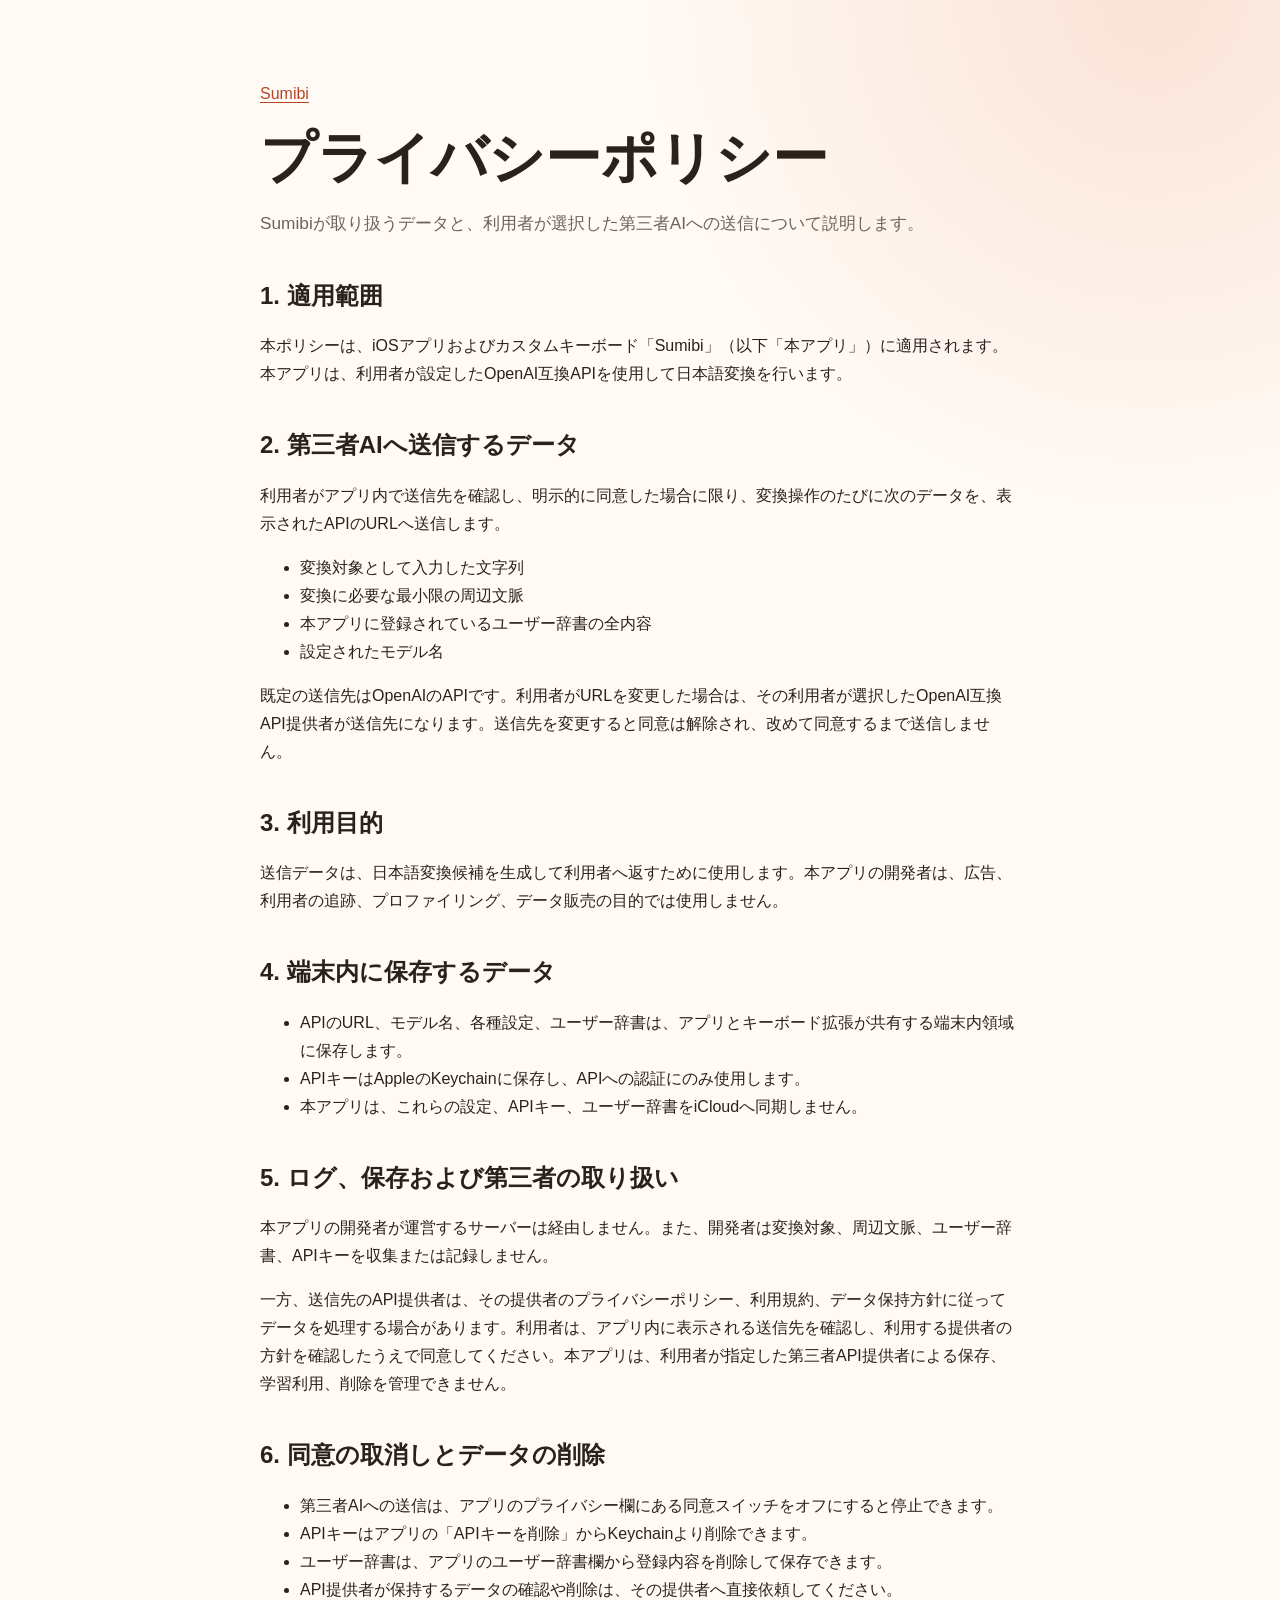
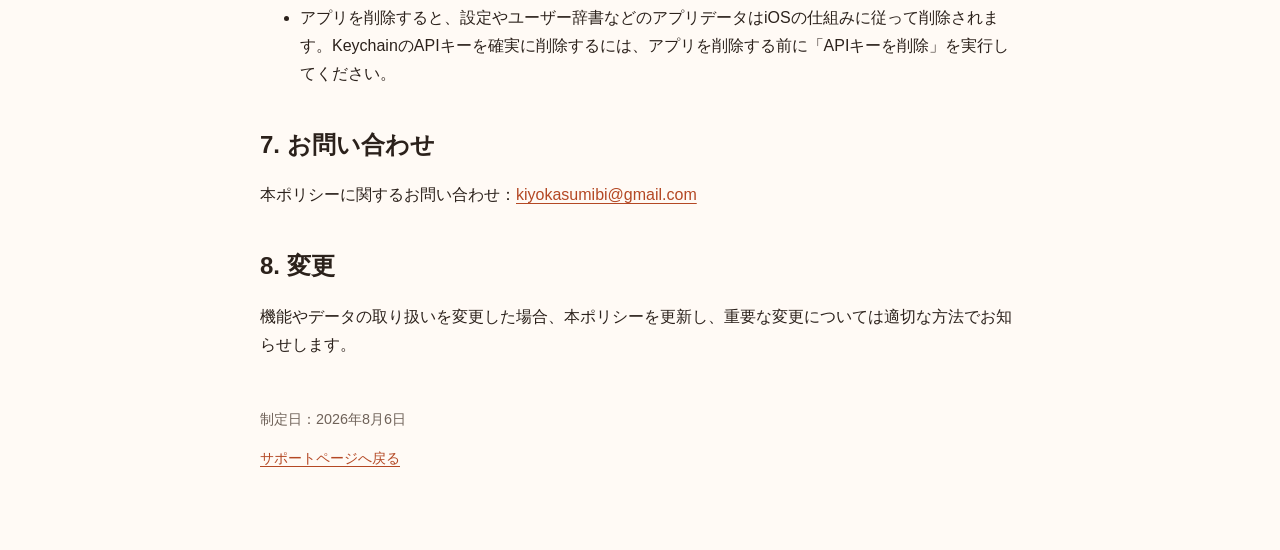
==== docs/privacy.html @ 4fc3e0bc "サポートページとプライバシーポリシーを追加" ====
<!doctype html>
<html lang="ja">
<head>
  <meta charset="utf-8">
  <meta name="viewport" content="width=device-width, initial-scale=1">
  <title>Sumibi プライバシーポリシー</title>
  <meta name="description" content="Sumibiのプライバシーポリシー">
  <link rel="stylesheet" href="styles.css">
</head>
<body>
<main>
  <header>
    <p><a href="index.html">Sumibi</a></p>
    <h1>プライバシーポリシー</h1>
    <p class="lead">Sumibiが取り扱うデータと、利用者が選択した第三者AIへの送信について説明します。</p>
  </header>

  <section>
    <h2>1. 適用範囲</h2>
    <p>本ポリシーは、iOSアプリおよびカスタムキーボード「Sumibi」（以下「本アプリ」）に適用されます。本アプリは、利用者が設定したOpenAI互換APIを使用して日本語変換を行います。</p>
  </section>

  <section>
    <h2>2. 第三者AIへ送信するデータ</h2>
    <p>利用者がアプリ内で送信先を確認し、明示的に同意した場合に限り、変換操作のたびに次のデータを、表示されたAPIのURLへ送信します。</p>
    <ul>
      <li>変換対象として入力した文字列</li>
      <li>変換に必要な最小限の周辺文脈</li>
      <li>本アプリに登録されているユーザー辞書の全内容</li>
      <li>設定されたモデル名</li>
    </ul>
    <p>既定の送信先はOpenAIのAPIです。利用者がURLを変更した場合は、その利用者が選択したOpenAI互換API提供者が送信先になります。送信先を変更すると同意は解除され、改めて同意するまで送信しません。</p>
  </section>

  <section>
    <h2>3. 利用目的</h2>
    <p>送信データは、日本語変換候補を生成して利用者へ返すために使用します。本アプリの開発者は、広告、利用者の追跡、プロファイリング、データ販売の目的では使用しません。</p>
  </section>

  <section>
    <h2>4. 端末内に保存するデータ</h2>
    <ul>
      <li>APIのURL、モデル名、各種設定、ユーザー辞書は、アプリとキーボード拡張が共有する端末内領域に保存します。</li>
      <li>APIキーはAppleのKeychainに保存し、APIへの認証にのみ使用します。</li>
      <li>本アプリは、これらの設定、APIキー、ユーザー辞書をiCloudへ同期しません。</li>
    </ul>
  </section>

  <section>
    <h2>5. ログ、保存および第三者の取り扱い</h2>
    <p>本アプリの開発者が運営するサーバーは経由しません。また、開発者は変換対象、周辺文脈、ユーザー辞書、APIキーを収集または記録しません。</p>
    <p>一方、送信先のAPI提供者は、その提供者のプライバシーポリシー、利用規約、データ保持方針に従ってデータを処理する場合があります。利用者は、アプリ内に表示される送信先を確認し、利用する提供者の方針を確認したうえで同意してください。本アプリは、利用者が指定した第三者API提供者による保存、学習利用、削除を管理できません。</p>
  </section>

  <section>
    <h2>6. 同意の取消しとデータの削除</h2>
    <ul>
      <li>第三者AIへの送信は、アプリのプライバシー欄にある同意スイッチをオフにすると停止できます。</li>
      <li>APIキーはアプリの「APIキーを削除」からKeychainより削除できます。</li>
      <li>ユーザー辞書は、アプリのユーザー辞書欄から登録内容を削除して保存できます。</li>
      <li>API提供者が保持するデータの確認や削除は、その提供者へ直接依頼してください。</li>
      <li>アプリを削除すると、設定やユーザー辞書などのアプリデータはiOSの仕組みに従って削除されます。KeychainのAPIキーを確実に削除するには、アプリを削除する前に「APIキーを削除」を実行してください。</li>
    </ul>
  </section>

  <section>
    <h2>7. お問い合わせ</h2>
    <p>本ポリシーに関するお問い合わせ：<a href="mailto:kiyokasumibi@gmail.com">kiyokasumibi@gmail.com</a></p>
  </section>

  <section>
    <h2>8. 変更</h2>
    <p>機能やデータの取り扱いを変更した場合、本ポリシーを更新し、重要な変更については適切な方法でお知らせします。</p>
  </section>

  <footer>
    <p>制定日：2026年8月6日</p>
    <p><a href="support.html">サポートページへ戻る</a></p>
  </footer>
</main>
</body>
</html>
---- docs/styles.css ----
:root {
  color-scheme: light dark;
  --background: #fffaf5;
  --surface: rgba(255, 255, 255, 0.82);
  --text: #2b211b;
  --muted: #6f6259;
  --accent: #b44824;
  --border: #e8d9cd;
}

@media (prefers-color-scheme: dark) {
  :root {
    --background: #1d1815;
    --surface: rgba(45, 36, 31, 0.9);
    --text: #fff5ec;
    --muted: #cbb9ab;
    --accent: #ff9a70;
    --border: #5a463a;
  }
}

* { box-sizing: border-box; }

body {
  margin: 0;
  background:
    radial-gradient(circle at 90% 0%, rgba(224, 104, 57, 0.16), transparent 32rem),
    var(--background);
  color: var(--text);
  font-family: -apple-system, BlinkMacSystemFont, "Hiragino Sans", "Yu Gothic", sans-serif;
  line-height: 1.75;
}

main {
  width: min(100% - 2rem, 760px);
  margin: 0 auto;
  padding: 4rem 0;
}

header { margin-bottom: 2.5rem; }
h1 { margin: 0 0 0.5rem; font-size: clamp(2rem, 7vw, 3.5rem); line-height: 1.2; }
h2 { margin-top: 2.5rem; line-height: 1.4; }
p, li { overflow-wrap: anywhere; }
.lead { color: var(--muted); font-size: 1.08rem; }
.card {
  margin: 1rem 0;
  padding: 1.25rem 1.4rem;
  background: var(--surface);
  border: 1px solid var(--border);
  border-radius: 16px;
}
a { color: var(--accent); text-underline-offset: 0.2em; }
nav { display: flex; flex-wrap: wrap; gap: 0.75rem 1.25rem; margin-top: 1.5rem; }
footer { margin-top: 3rem; color: var(--muted); font-size: 0.9rem; }
code { font-family: ui-monospace, SFMono-Regular, Menlo, monospace; }
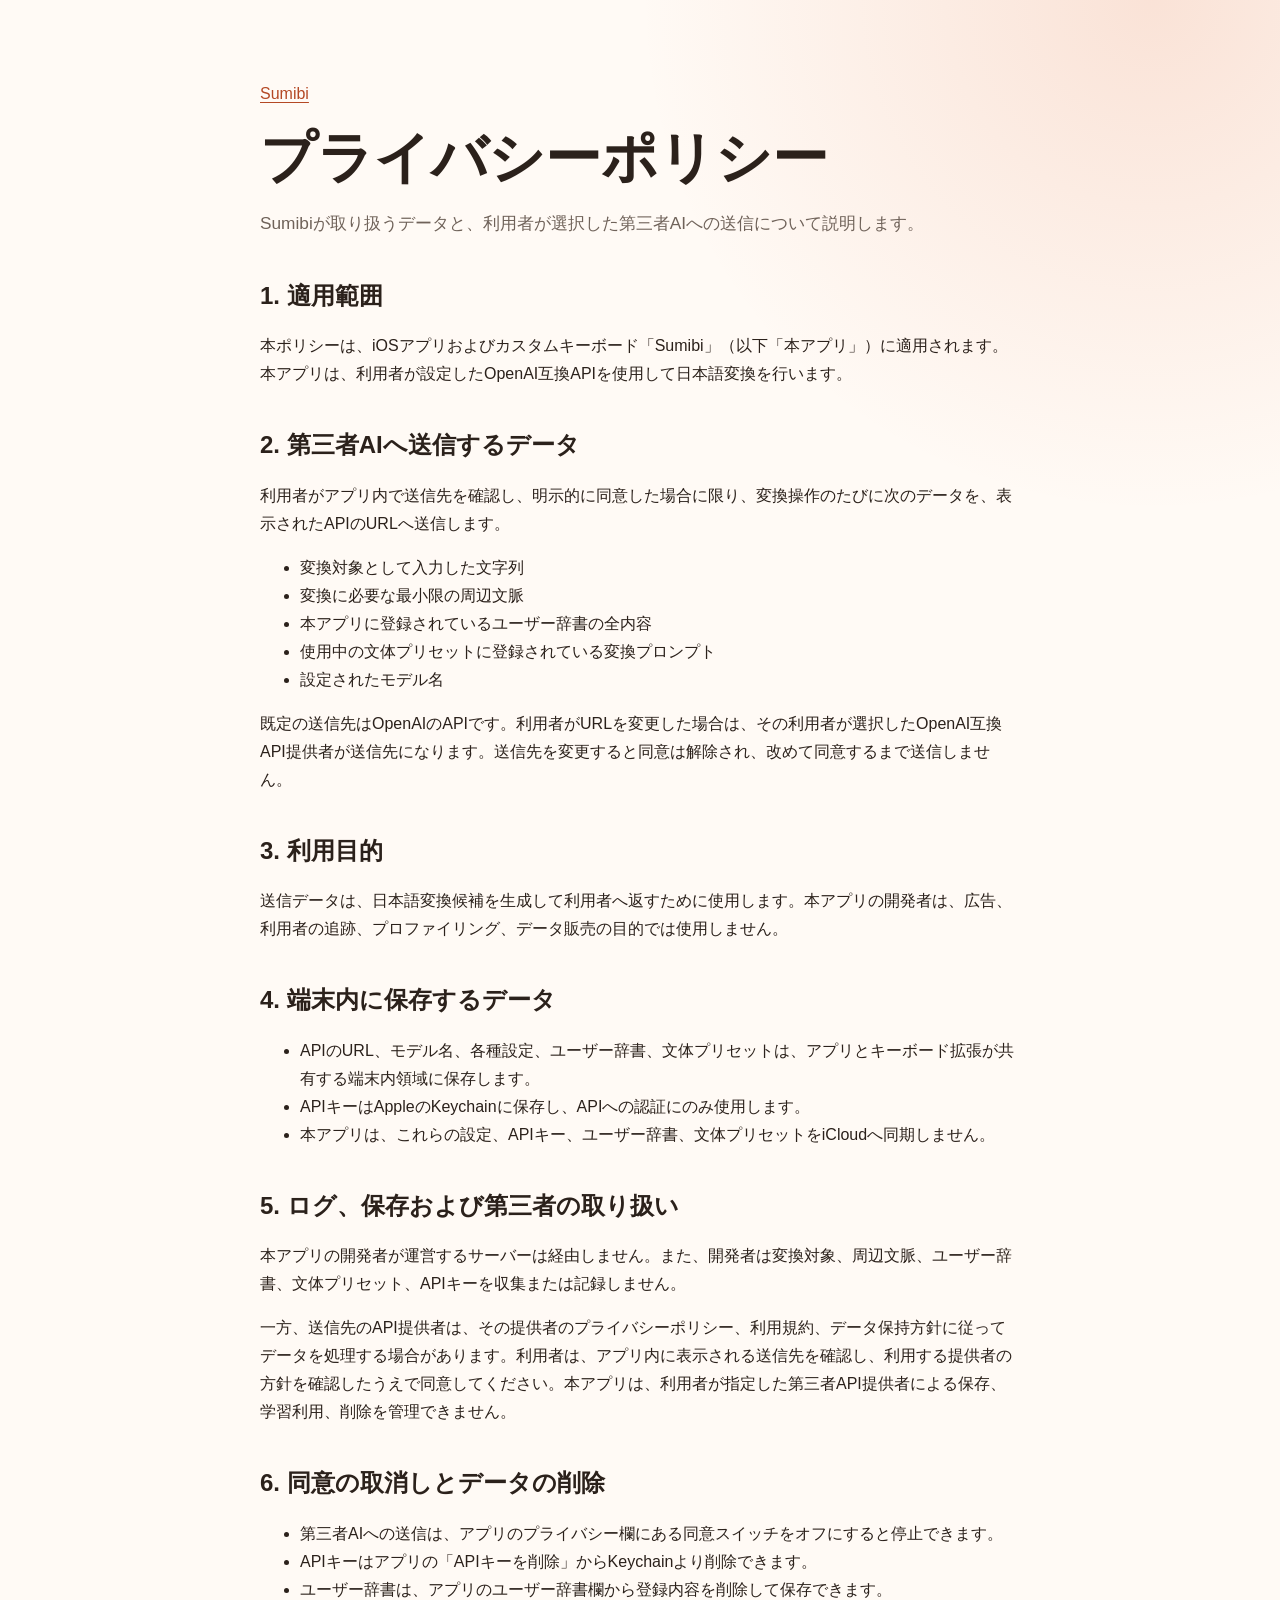
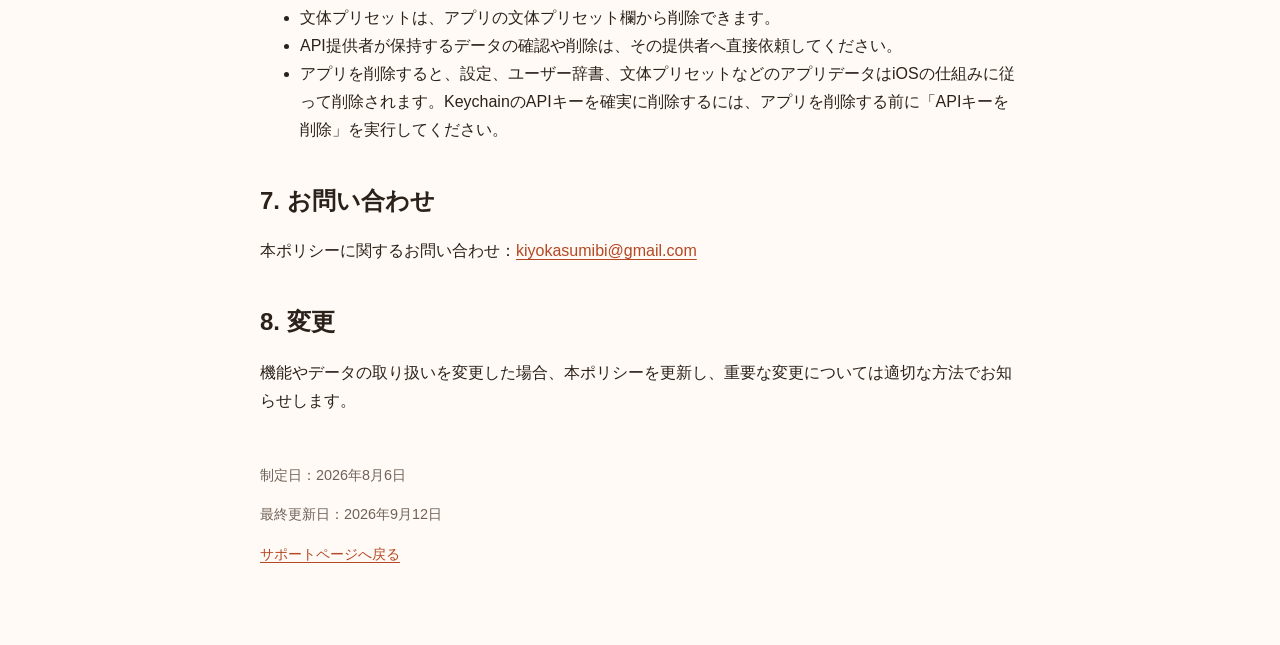
==== commit 2fec4bd9: "1.2.0のApp Store申請素材を追加" ====
--- a/docs/privacy.html
+++ b/docs/privacy.html
@@ -27,6 +27,7 @@
       <li>変換対象として入力した文字列</li>
       <li>変換に必要な最小限の周辺文脈</li>
       <li>本アプリに登録されているユーザー辞書の全内容</li>
+      <li>使用中の文体プリセットに登録されている変換プロンプト</li>
       <li>設定されたモデル名</li>
     </ul>
     <p>既定の送信先はOpenAIのAPIです。利用者がURLを変更した場合は、その利用者が選択したOpenAI互換API提供者が送信先になります。送信先を変更すると同意は解除され、改めて同意するまで送信しません。</p>
@@ -40,15 +41,15 @@
   <section>
     <h2>4. 端末内に保存するデータ</h2>
     <ul>
-      <li>APIのURL、モデル名、各種設定、ユーザー辞書は、アプリとキーボード拡張が共有する端末内領域に保存します。</li>
+      <li>APIのURL、モデル名、各種設定、ユーザー辞書、文体プリセットは、アプリとキーボード拡張が共有する端末内領域に保存します。</li>
       <li>APIキーはAppleのKeychainに保存し、APIへの認証にのみ使用します。</li>
-      <li>本アプリは、これらの設定、APIキー、ユーザー辞書をiCloudへ同期しません。</li>
+      <li>本アプリは、これらの設定、APIキー、ユーザー辞書、文体プリセットをiCloudへ同期しません。</li>
     </ul>
   </section>
 
   <section>
     <h2>5. ログ、保存および第三者の取り扱い</h2>
-    <p>本アプリの開発者が運営するサーバーは経由しません。また、開発者は変換対象、周辺文脈、ユーザー辞書、APIキーを収集または記録しません。</p>
+    <p>本アプリの開発者が運営するサーバーは経由しません。また、開発者は変換対象、周辺文脈、ユーザー辞書、文体プリセット、APIキーを収集または記録しません。</p>
     <p>一方、送信先のAPI提供者は、その提供者のプライバシーポリシー、利用規約、データ保持方針に従ってデータを処理する場合があります。利用者は、アプリ内に表示される送信先を確認し、利用する提供者の方針を確認したうえで同意してください。本アプリは、利用者が指定した第三者API提供者による保存、学習利用、削除を管理できません。</p>
   </section>
 
@@ -58,8 +59,9 @@
       <li>第三者AIへの送信は、アプリのプライバシー欄にある同意スイッチをオフにすると停止できます。</li>
       <li>APIキーはアプリの「APIキーを削除」からKeychainより削除できます。</li>
       <li>ユーザー辞書は、アプリのユーザー辞書欄から登録内容を削除して保存できます。</li>
+      <li>文体プリセットは、アプリの文体プリセット欄から削除できます。</li>
       <li>API提供者が保持するデータの確認や削除は、その提供者へ直接依頼してください。</li>
-      <li>アプリを削除すると、設定やユーザー辞書などのアプリデータはiOSの仕組みに従って削除されます。KeychainのAPIキーを確実に削除するには、アプリを削除する前に「APIキーを削除」を実行してください。</li>
+      <li>アプリを削除すると、設定、ユーザー辞書、文体プリセットなどのアプリデータはiOSの仕組みに従って削除されます。KeychainのAPIキーを確実に削除するには、アプリを削除する前に「APIキーを削除」を実行してください。</li>
     </ul>
   </section>
 
@@ -75,6 +77,7 @@
 
   <footer>
     <p>制定日：2026年8月6日</p>
+    <p>最終更新日：2026年9月12日</p>
     <p><a href="support.html">サポートページへ戻る</a></p>
   </footer>
 </main>
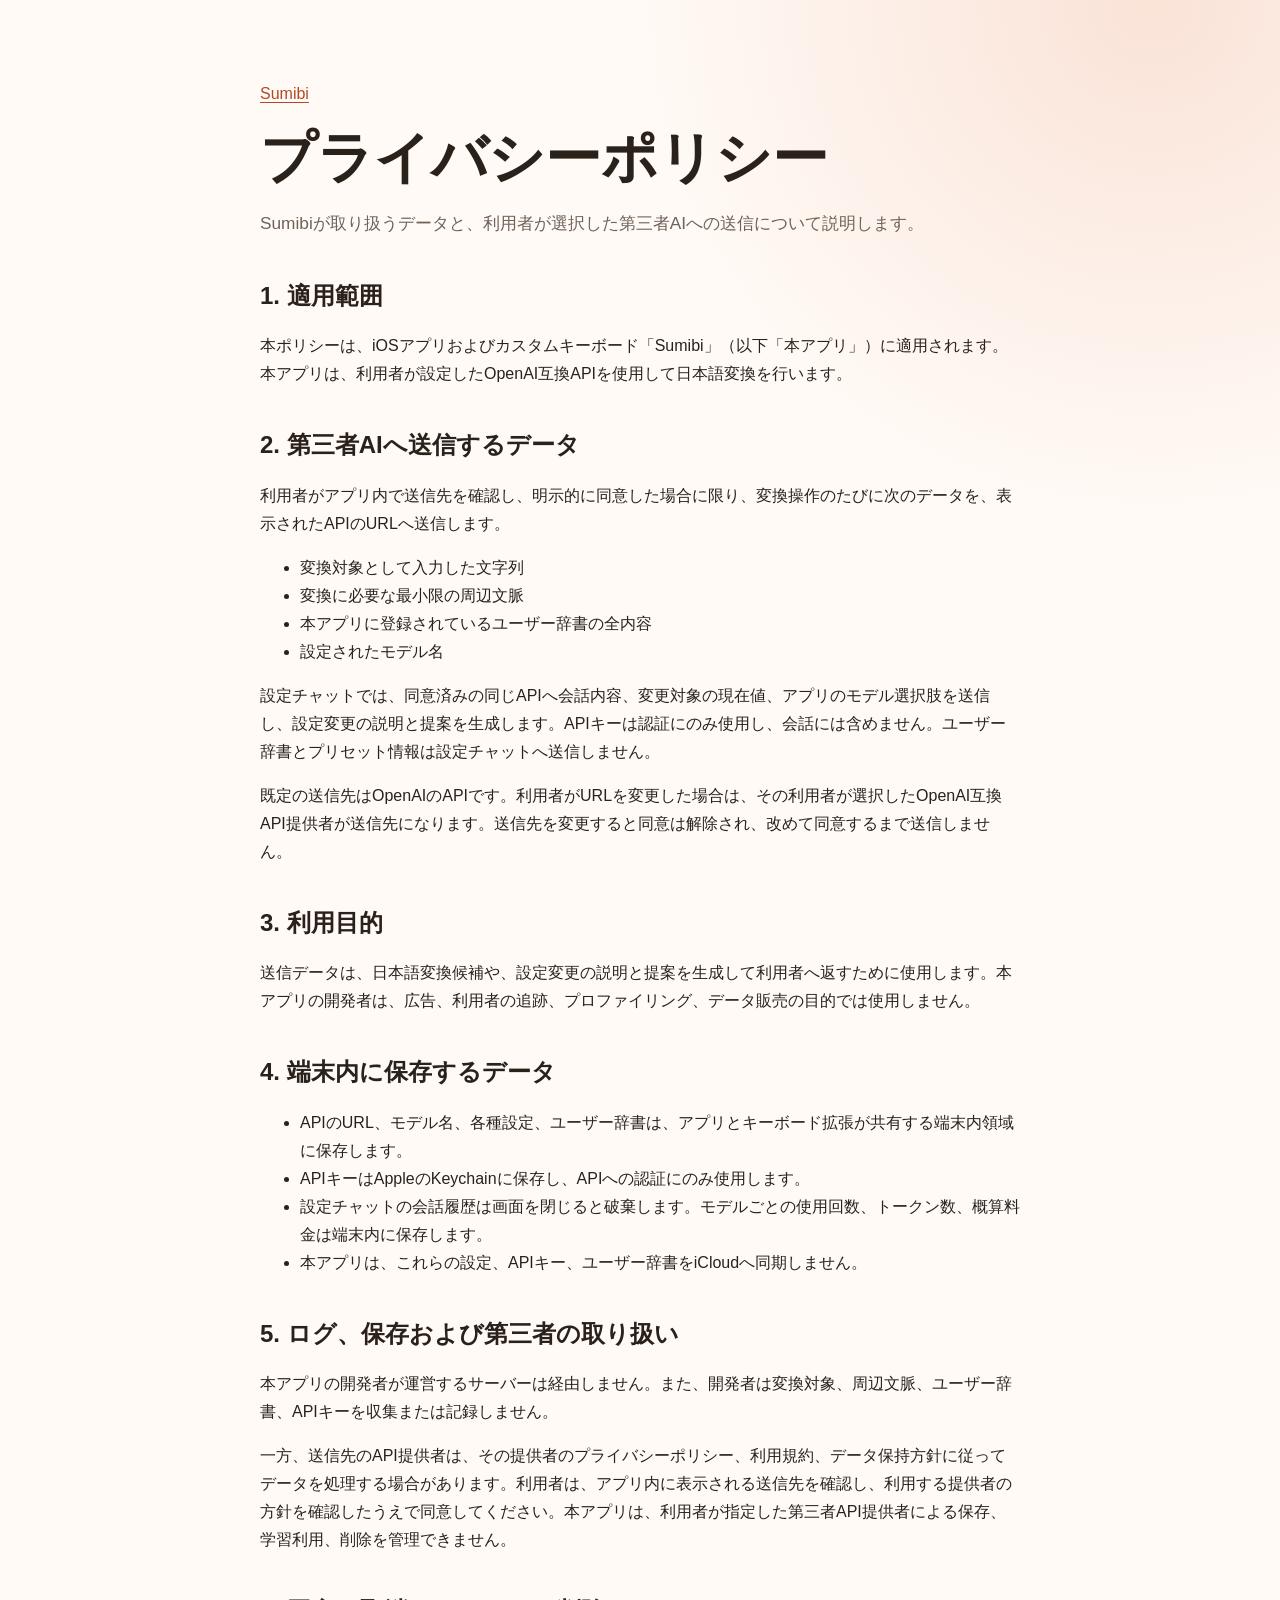
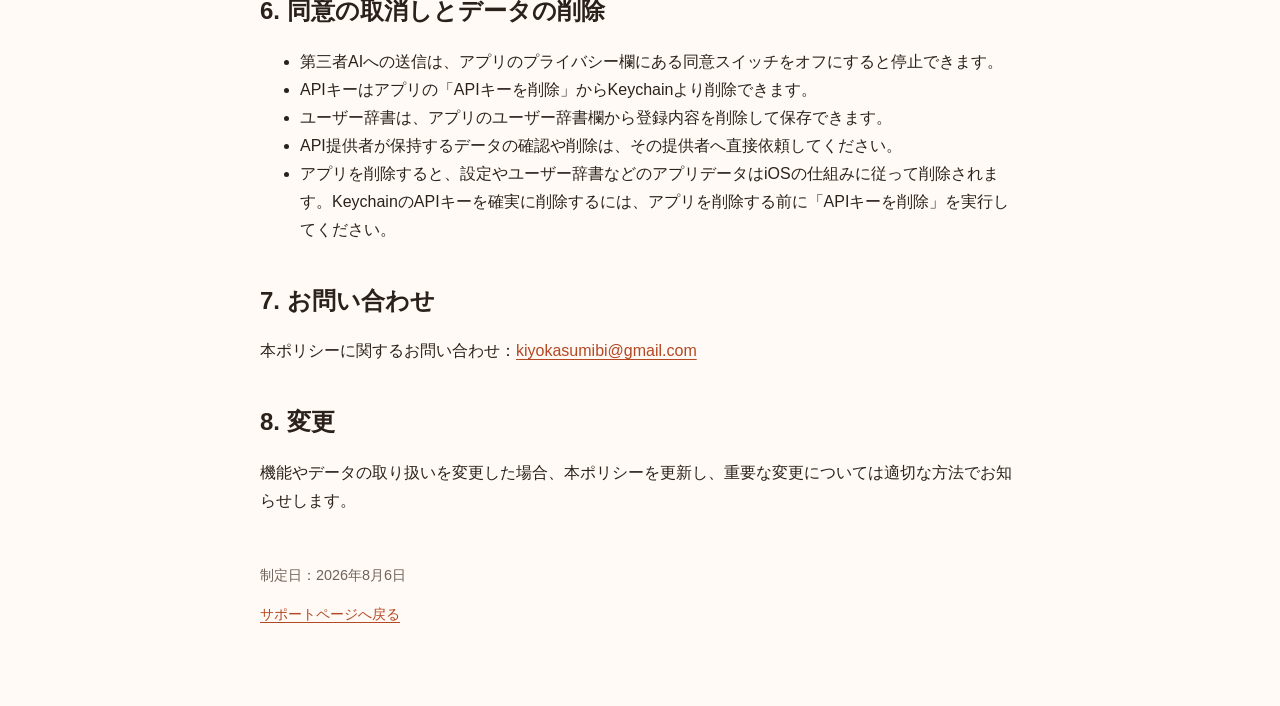
==== commit 4c5223c9: "チャットでモデル・音・振動の設定を変更する機能を追加" ====
--- a/docs/privacy.html
+++ b/docs/privacy.html
@@ -27,29 +27,30 @@
       <li>変換対象として入力した文字列</li>
       <li>変換に必要な最小限の周辺文脈</li>
       <li>本アプリに登録されているユーザー辞書の全内容</li>
-      <li>使用中の文体プリセットに登録されている変換プロンプト</li>
       <li>設定されたモデル名</li>
     </ul>
+    <p>設定チャットでは、同意済みの同じAPIへ会話内容、変更対象の現在値、アプリのモデル選択肢を送信し、設定変更の説明と提案を生成します。APIキーは認証にのみ使用し、会話には含めません。ユーザー辞書とプリセット情報は設定チャットへ送信しません。</p>
     <p>既定の送信先はOpenAIのAPIです。利用者がURLを変更した場合は、その利用者が選択したOpenAI互換API提供者が送信先になります。送信先を変更すると同意は解除され、改めて同意するまで送信しません。</p>
   </section>
 
   <section>
     <h2>3. 利用目的</h2>
-    <p>送信データは、日本語変換候補を生成して利用者へ返すために使用します。本アプリの開発者は、広告、利用者の追跡、プロファイリング、データ販売の目的では使用しません。</p>
+    <p>送信データは、日本語変換候補や、設定変更の説明と提案を生成して利用者へ返すために使用します。本アプリの開発者は、広告、利用者の追跡、プロファイリング、データ販売の目的では使用しません。</p>
   </section>
 
   <section>
     <h2>4. 端末内に保存するデータ</h2>
     <ul>
-      <li>APIのURL、モデル名、各種設定、ユーザー辞書、文体プリセットは、アプリとキーボード拡張が共有する端末内領域に保存します。</li>
+      <li>APIのURL、モデル名、各種設定、ユーザー辞書は、アプリとキーボード拡張が共有する端末内領域に保存します。</li>
       <li>APIキーはAppleのKeychainに保存し、APIへの認証にのみ使用します。</li>
-      <li>本アプリは、これらの設定、APIキー、ユーザー辞書、文体プリセットをiCloudへ同期しません。</li>
+      <li>設定チャットの会話履歴は画面を閉じると破棄します。モデルごとの使用回数、トークン数、概算料金は端末内に保存します。</li>
+      <li>本アプリは、これらの設定、APIキー、ユーザー辞書をiCloudへ同期しません。</li>
     </ul>
   </section>
 
   <section>
     <h2>5. ログ、保存および第三者の取り扱い</h2>
-    <p>本アプリの開発者が運営するサーバーは経由しません。また、開発者は変換対象、周辺文脈、ユーザー辞書、文体プリセット、APIキーを収集または記録しません。</p>
+    <p>本アプリの開発者が運営するサーバーは経由しません。また、開発者は変換対象、周辺文脈、ユーザー辞書、APIキーを収集または記録しません。</p>
     <p>一方、送信先のAPI提供者は、その提供者のプライバシーポリシー、利用規約、データ保持方針に従ってデータを処理する場合があります。利用者は、アプリ内に表示される送信先を確認し、利用する提供者の方針を確認したうえで同意してください。本アプリは、利用者が指定した第三者API提供者による保存、学習利用、削除を管理できません。</p>
   </section>
 
@@ -59,9 +60,8 @@
       <li>第三者AIへの送信は、アプリのプライバシー欄にある同意スイッチをオフにすると停止できます。</li>
       <li>APIキーはアプリの「APIキーを削除」からKeychainより削除できます。</li>
       <li>ユーザー辞書は、アプリのユーザー辞書欄から登録内容を削除して保存できます。</li>
-      <li>文体プリセットは、アプリの文体プリセット欄から削除できます。</li>
       <li>API提供者が保持するデータの確認や削除は、その提供者へ直接依頼してください。</li>
-      <li>アプリを削除すると、設定、ユーザー辞書、文体プリセットなどのアプリデータはiOSの仕組みに従って削除されます。KeychainのAPIキーを確実に削除するには、アプリを削除する前に「APIキーを削除」を実行してください。</li>
+      <li>アプリを削除すると、設定やユーザー辞書などのアプリデータはiOSの仕組みに従って削除されます。KeychainのAPIキーを確実に削除するには、アプリを削除する前に「APIキーを削除」を実行してください。</li>
     </ul>
   </section>
 
@@ -77,7 +77,6 @@
 
   <footer>
     <p>制定日：2026年8月6日</p>
-    <p>最終更新日：2026年9月12日</p>
     <p><a href="support.html">サポートページへ戻る</a></p>
   </footer>
 </main>
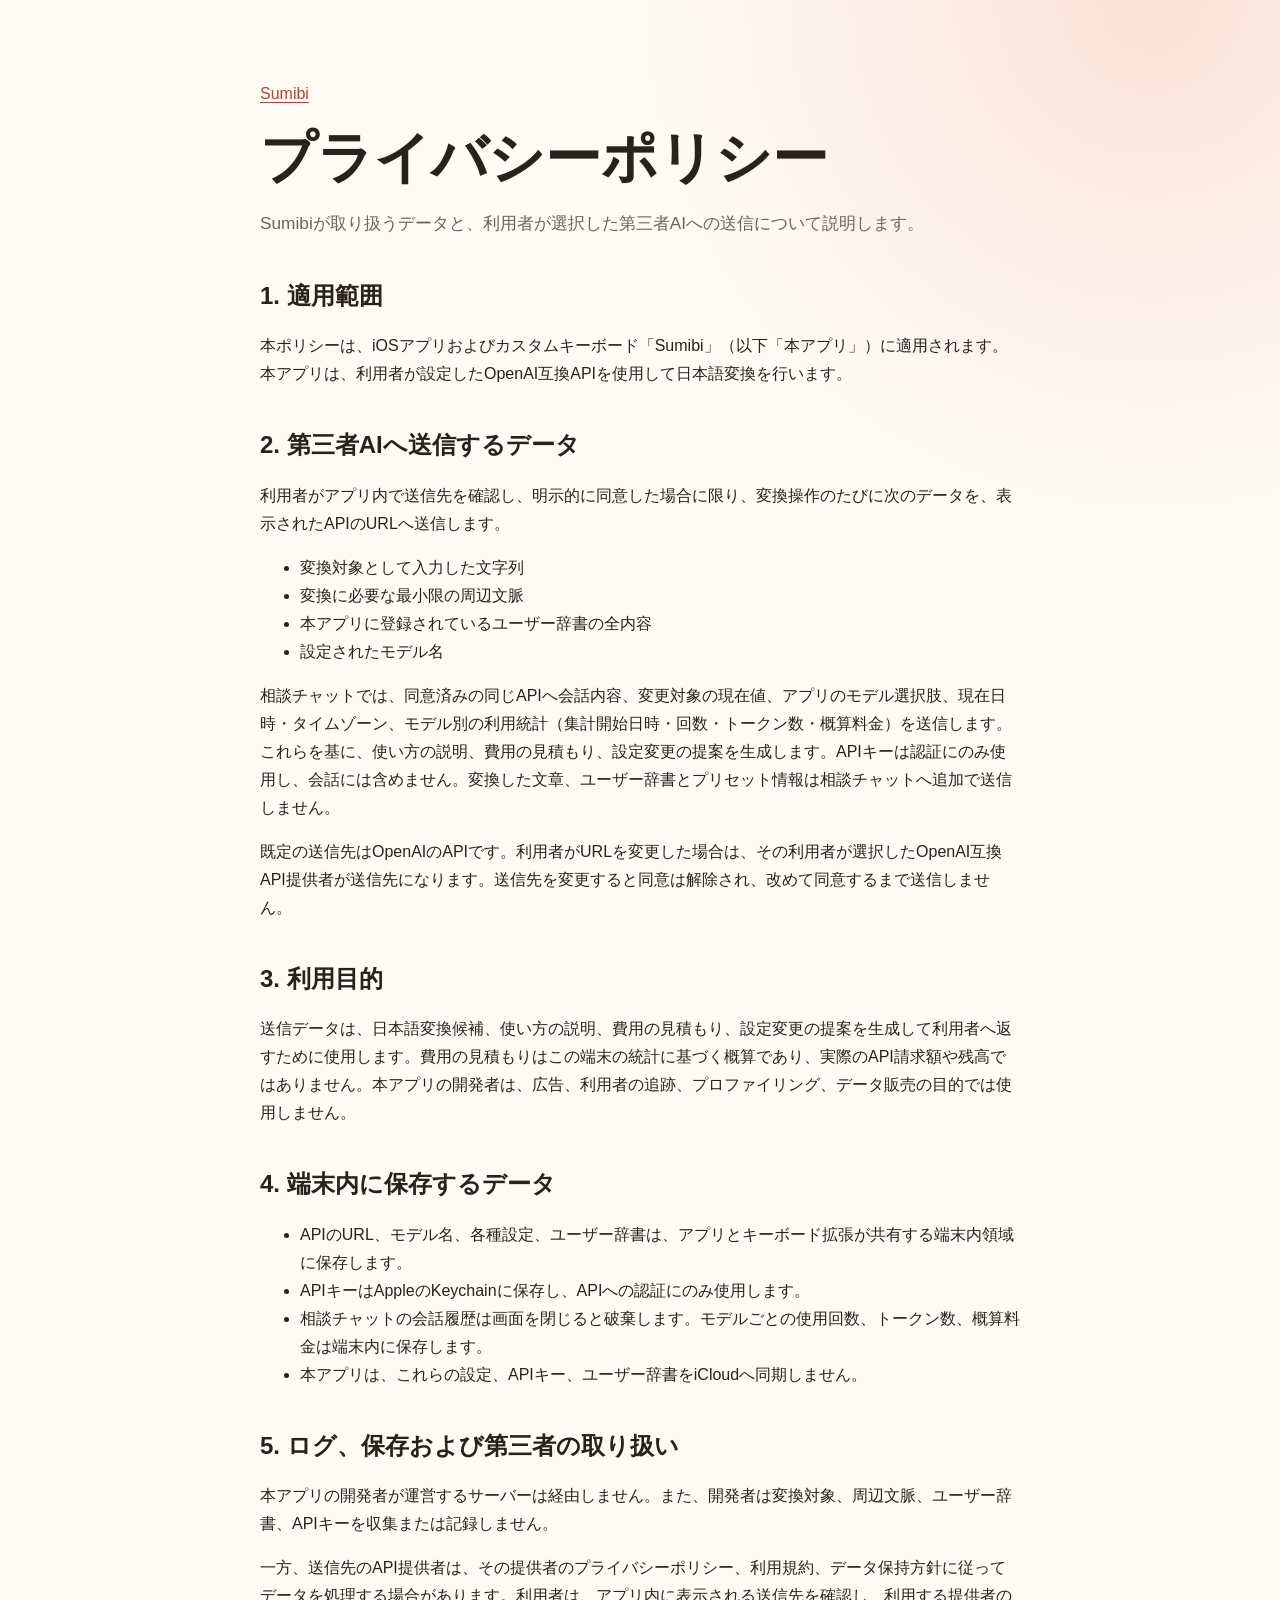
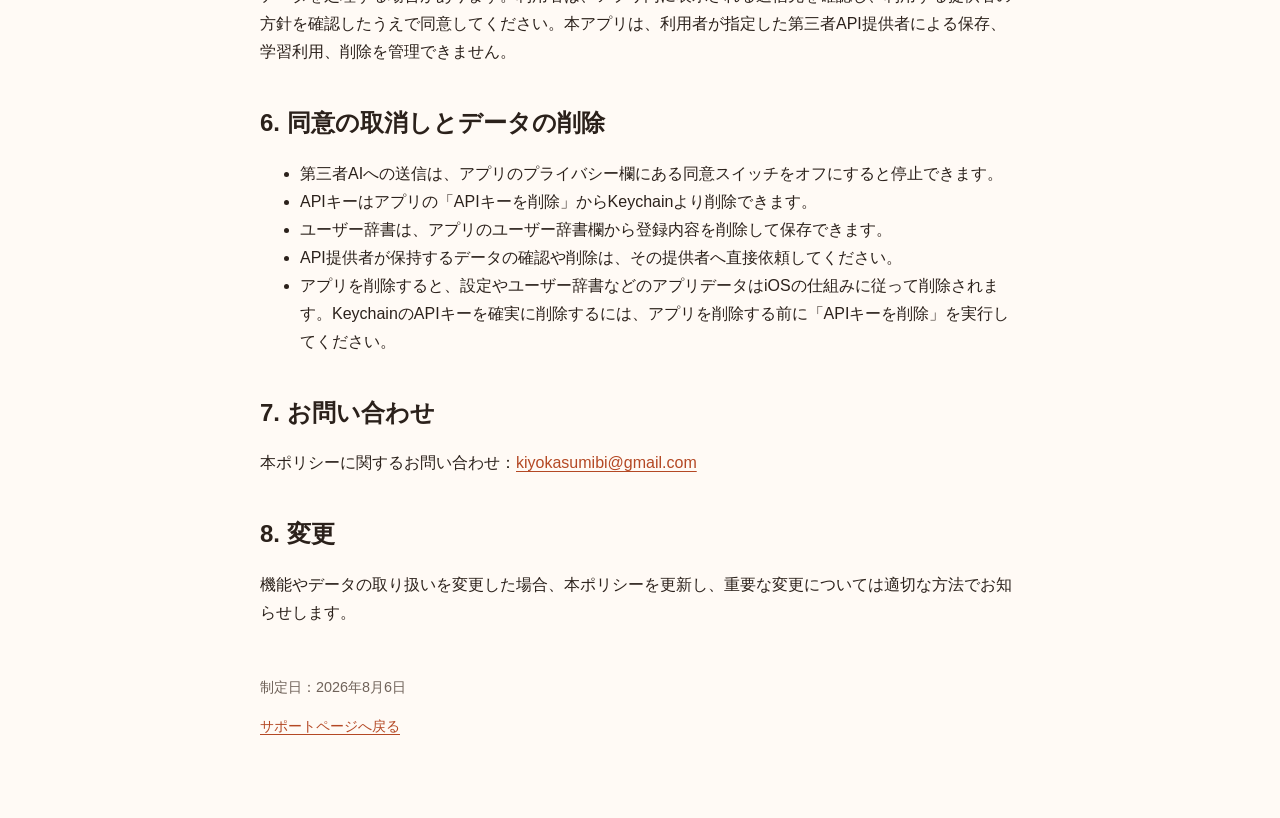
==== commit d8c8636d: "チャットで使い方と任意期間の概算費用を相談できるようにする" ====
--- a/docs/privacy.html
+++ b/docs/privacy.html
@@ -29,13 +29,13 @@
       <li>本アプリに登録されているユーザー辞書の全内容</li>
       <li>設定されたモデル名</li>
     </ul>
-    <p>設定チャットでは、同意済みの同じAPIへ会話内容、変更対象の現在値、アプリのモデル選択肢を送信し、設定変更の説明と提案を生成します。APIキーは認証にのみ使用し、会話には含めません。ユーザー辞書とプリセット情報は設定チャットへ送信しません。</p>
+    <p>相談チャットでは、同意済みの同じAPIへ会話内容、変更対象の現在値、アプリのモデル選択肢、現在日時・タイムゾーン、モデル別の利用統計（集計開始日時・回数・トークン数・概算料金）を送信します。これらを基に、使い方の説明、費用の見積もり、設定変更の提案を生成します。APIキーは認証にのみ使用し、会話には含めません。変換した文章、ユーザー辞書とプリセット情報は相談チャットへ追加で送信しません。</p>
     <p>既定の送信先はOpenAIのAPIです。利用者がURLを変更した場合は、その利用者が選択したOpenAI互換API提供者が送信先になります。送信先を変更すると同意は解除され、改めて同意するまで送信しません。</p>
   </section>
 
   <section>
     <h2>3. 利用目的</h2>
-    <p>送信データは、日本語変換候補や、設定変更の説明と提案を生成して利用者へ返すために使用します。本アプリの開発者は、広告、利用者の追跡、プロファイリング、データ販売の目的では使用しません。</p>
+    <p>送信データは、日本語変換候補、使い方の説明、費用の見積もり、設定変更の提案を生成して利用者へ返すために使用します。費用の見積もりはこの端末の統計に基づく概算であり、実際のAPI請求額や残高ではありません。本アプリの開発者は、広告、利用者の追跡、プロファイリング、データ販売の目的では使用しません。</p>
   </section>
 
   <section>
@@ -43,7 +43,7 @@
     <ul>
       <li>APIのURL、モデル名、各種設定、ユーザー辞書は、アプリとキーボード拡張が共有する端末内領域に保存します。</li>
       <li>APIキーはAppleのKeychainに保存し、APIへの認証にのみ使用します。</li>
-      <li>設定チャットの会話履歴は画面を閉じると破棄します。モデルごとの使用回数、トークン数、概算料金は端末内に保存します。</li>
+      <li>相談チャットの会話履歴は画面を閉じると破棄します。モデルごとの使用回数、トークン数、概算料金は端末内に保存します。</li>
       <li>本アプリは、これらの設定、APIキー、ユーザー辞書をiCloudへ同期しません。</li>
     </ul>
   </section>
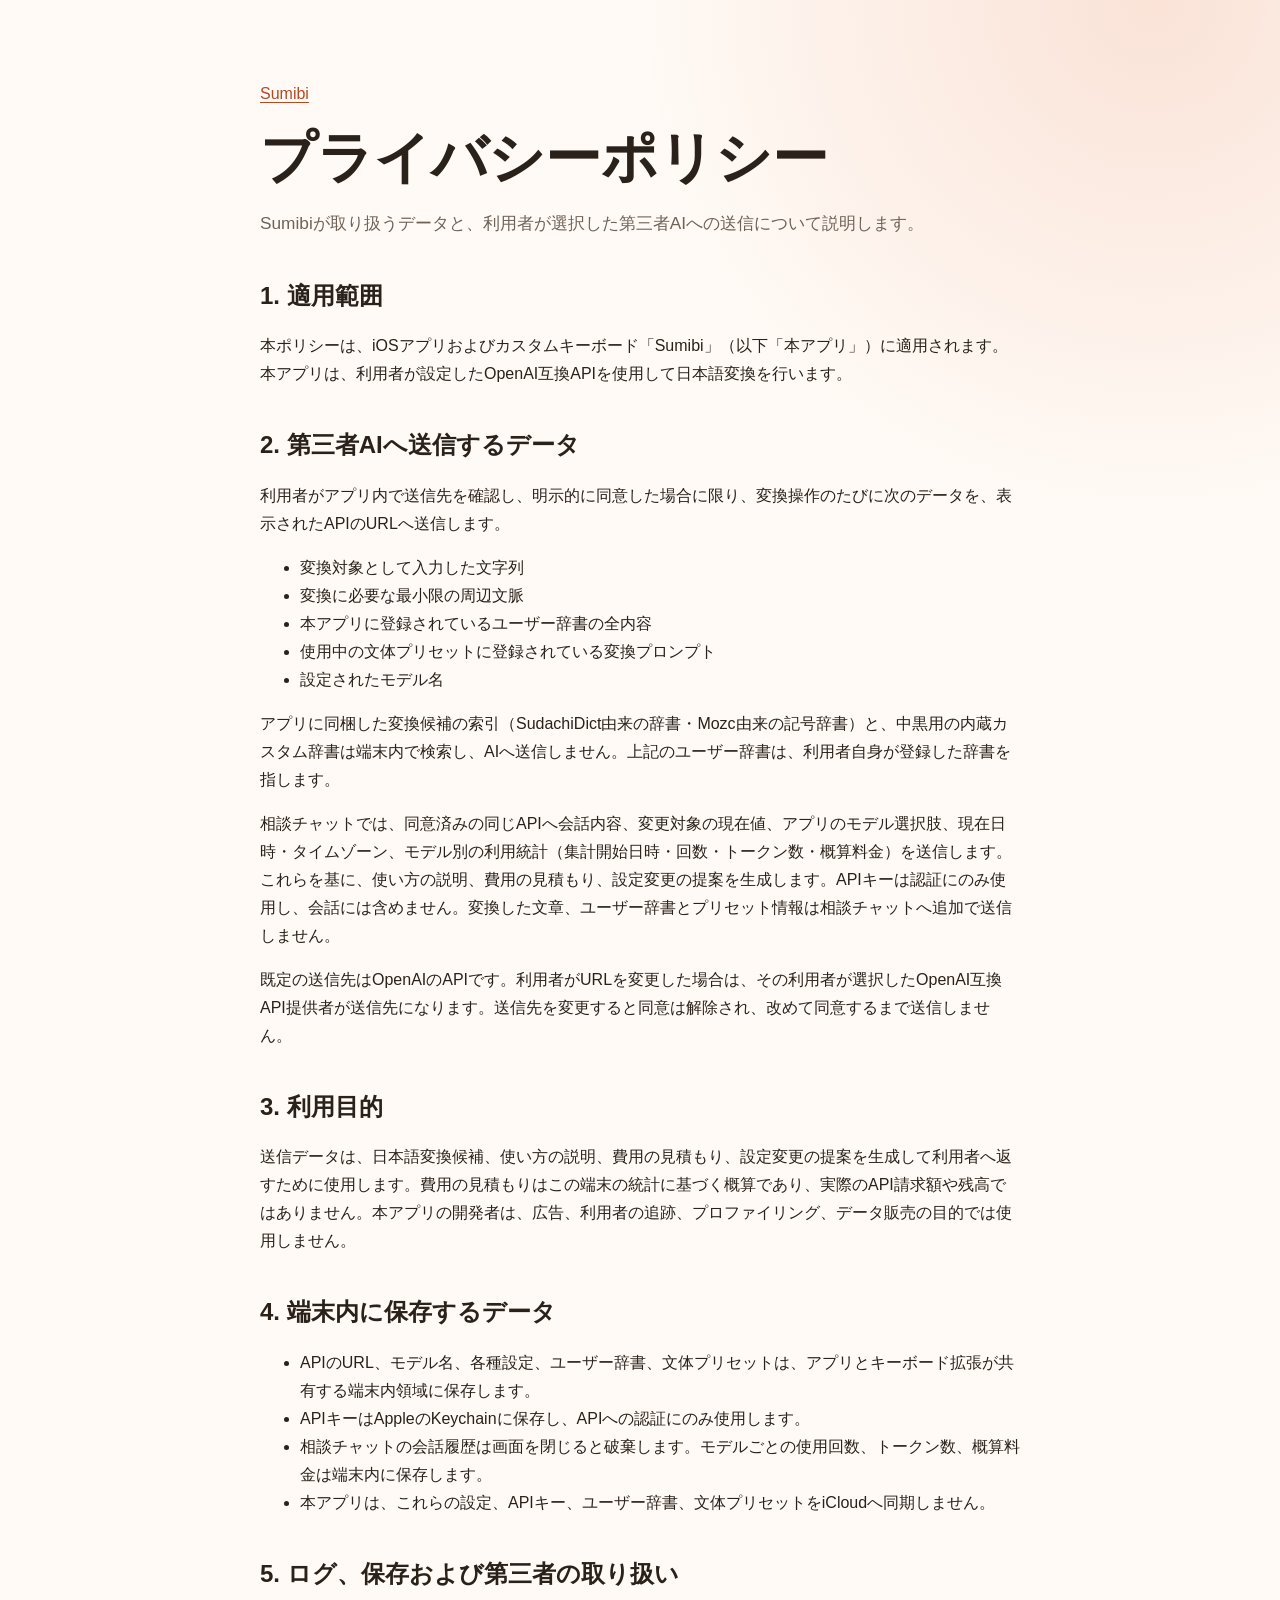
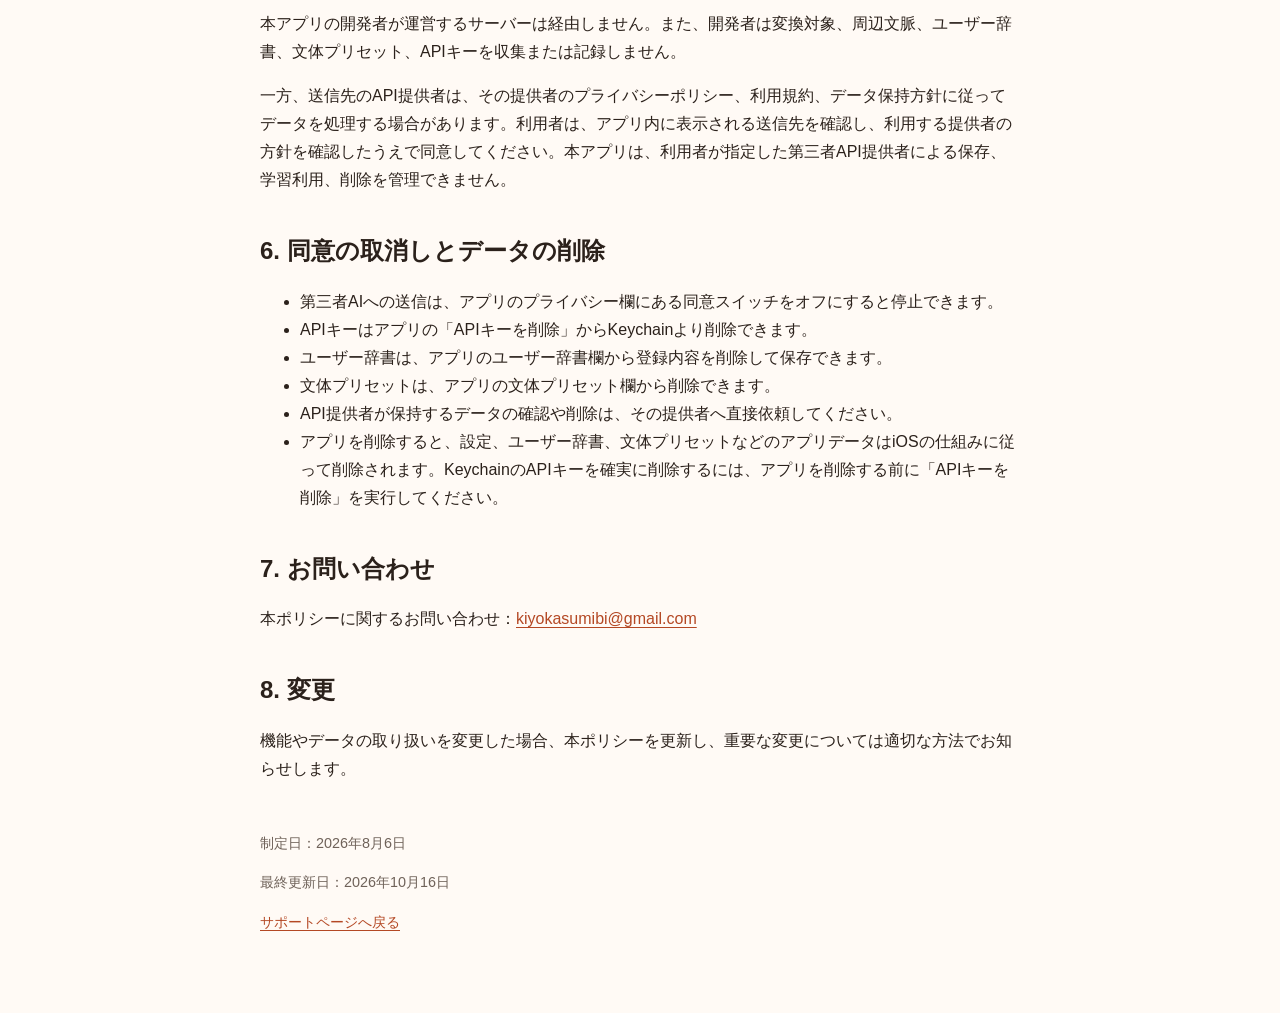
==== commit 5c545d37: "1.3.0向け辞書候補と記号補完を追加 SudachiDict由来の同音異義語とMozc由来の記号を追加候補へ統合し、ライセンス表示とリリース準備文書を追加する。" ====
--- a/docs/privacy.html
+++ b/docs/privacy.html
@@ -27,8 +27,10 @@
       <li>変換対象として入力した文字列</li>
       <li>変換に必要な最小限の周辺文脈</li>
       <li>本アプリに登録されているユーザー辞書の全内容</li>
+      <li>使用中の文体プリセットに登録されている変換プロンプト</li>
       <li>設定されたモデル名</li>
     </ul>
+    <p>アプリに同梱した変換候補の索引（SudachiDict由来の辞書・Mozc由来の記号辞書）と、中黒用の内蔵カスタム辞書は端末内で検索し、AIへ送信しません。上記のユーザー辞書は、利用者自身が登録した辞書を指します。</p>
     <p>相談チャットでは、同意済みの同じAPIへ会話内容、変更対象の現在値、アプリのモデル選択肢、現在日時・タイムゾーン、モデル別の利用統計（集計開始日時・回数・トークン数・概算料金）を送信します。これらを基に、使い方の説明、費用の見積もり、設定変更の提案を生成します。APIキーは認証にのみ使用し、会話には含めません。変換した文章、ユーザー辞書とプリセット情報は相談チャットへ追加で送信しません。</p>
     <p>既定の送信先はOpenAIのAPIです。利用者がURLを変更した場合は、その利用者が選択したOpenAI互換API提供者が送信先になります。送信先を変更すると同意は解除され、改めて同意するまで送信しません。</p>
   </section>
@@ -41,16 +43,16 @@
   <section>
     <h2>4. 端末内に保存するデータ</h2>
     <ul>
-      <li>APIのURL、モデル名、各種設定、ユーザー辞書は、アプリとキーボード拡張が共有する端末内領域に保存します。</li>
+      <li>APIのURL、モデル名、各種設定、ユーザー辞書、文体プリセットは、アプリとキーボード拡張が共有する端末内領域に保存します。</li>
       <li>APIキーはAppleのKeychainに保存し、APIへの認証にのみ使用します。</li>
       <li>相談チャットの会話履歴は画面を閉じると破棄します。モデルごとの使用回数、トークン数、概算料金は端末内に保存します。</li>
-      <li>本アプリは、これらの設定、APIキー、ユーザー辞書をiCloudへ同期しません。</li>
+      <li>本アプリは、これらの設定、APIキー、ユーザー辞書、文体プリセットをiCloudへ同期しません。</li>
     </ul>
   </section>
 
   <section>
     <h2>5. ログ、保存および第三者の取り扱い</h2>
-    <p>本アプリの開発者が運営するサーバーは経由しません。また、開発者は変換対象、周辺文脈、ユーザー辞書、APIキーを収集または記録しません。</p>
+    <p>本アプリの開発者が運営するサーバーは経由しません。また、開発者は変換対象、周辺文脈、ユーザー辞書、文体プリセット、APIキーを収集または記録しません。</p>
     <p>一方、送信先のAPI提供者は、その提供者のプライバシーポリシー、利用規約、データ保持方針に従ってデータを処理する場合があります。利用者は、アプリ内に表示される送信先を確認し、利用する提供者の方針を確認したうえで同意してください。本アプリは、利用者が指定した第三者API提供者による保存、学習利用、削除を管理できません。</p>
   </section>
 
@@ -60,8 +62,9 @@
       <li>第三者AIへの送信は、アプリのプライバシー欄にある同意スイッチをオフにすると停止できます。</li>
       <li>APIキーはアプリの「APIキーを削除」からKeychainより削除できます。</li>
       <li>ユーザー辞書は、アプリのユーザー辞書欄から登録内容を削除して保存できます。</li>
+      <li>文体プリセットは、アプリの文体プリセット欄から削除できます。</li>
       <li>API提供者が保持するデータの確認や削除は、その提供者へ直接依頼してください。</li>
-      <li>アプリを削除すると、設定やユーザー辞書などのアプリデータはiOSの仕組みに従って削除されます。KeychainのAPIキーを確実に削除するには、アプリを削除する前に「APIキーを削除」を実行してください。</li>
+      <li>アプリを削除すると、設定、ユーザー辞書、文体プリセットなどのアプリデータはiOSの仕組みに従って削除されます。KeychainのAPIキーを確実に削除するには、アプリを削除する前に「APIキーを削除」を実行してください。</li>
     </ul>
   </section>
 
@@ -77,6 +80,7 @@
 
   <footer>
     <p>制定日：2026年8月6日</p>
+    <p>最終更新日：2026年10月16日</p>
     <p><a href="support.html">サポートページへ戻る</a></p>
   </footer>
 </main>
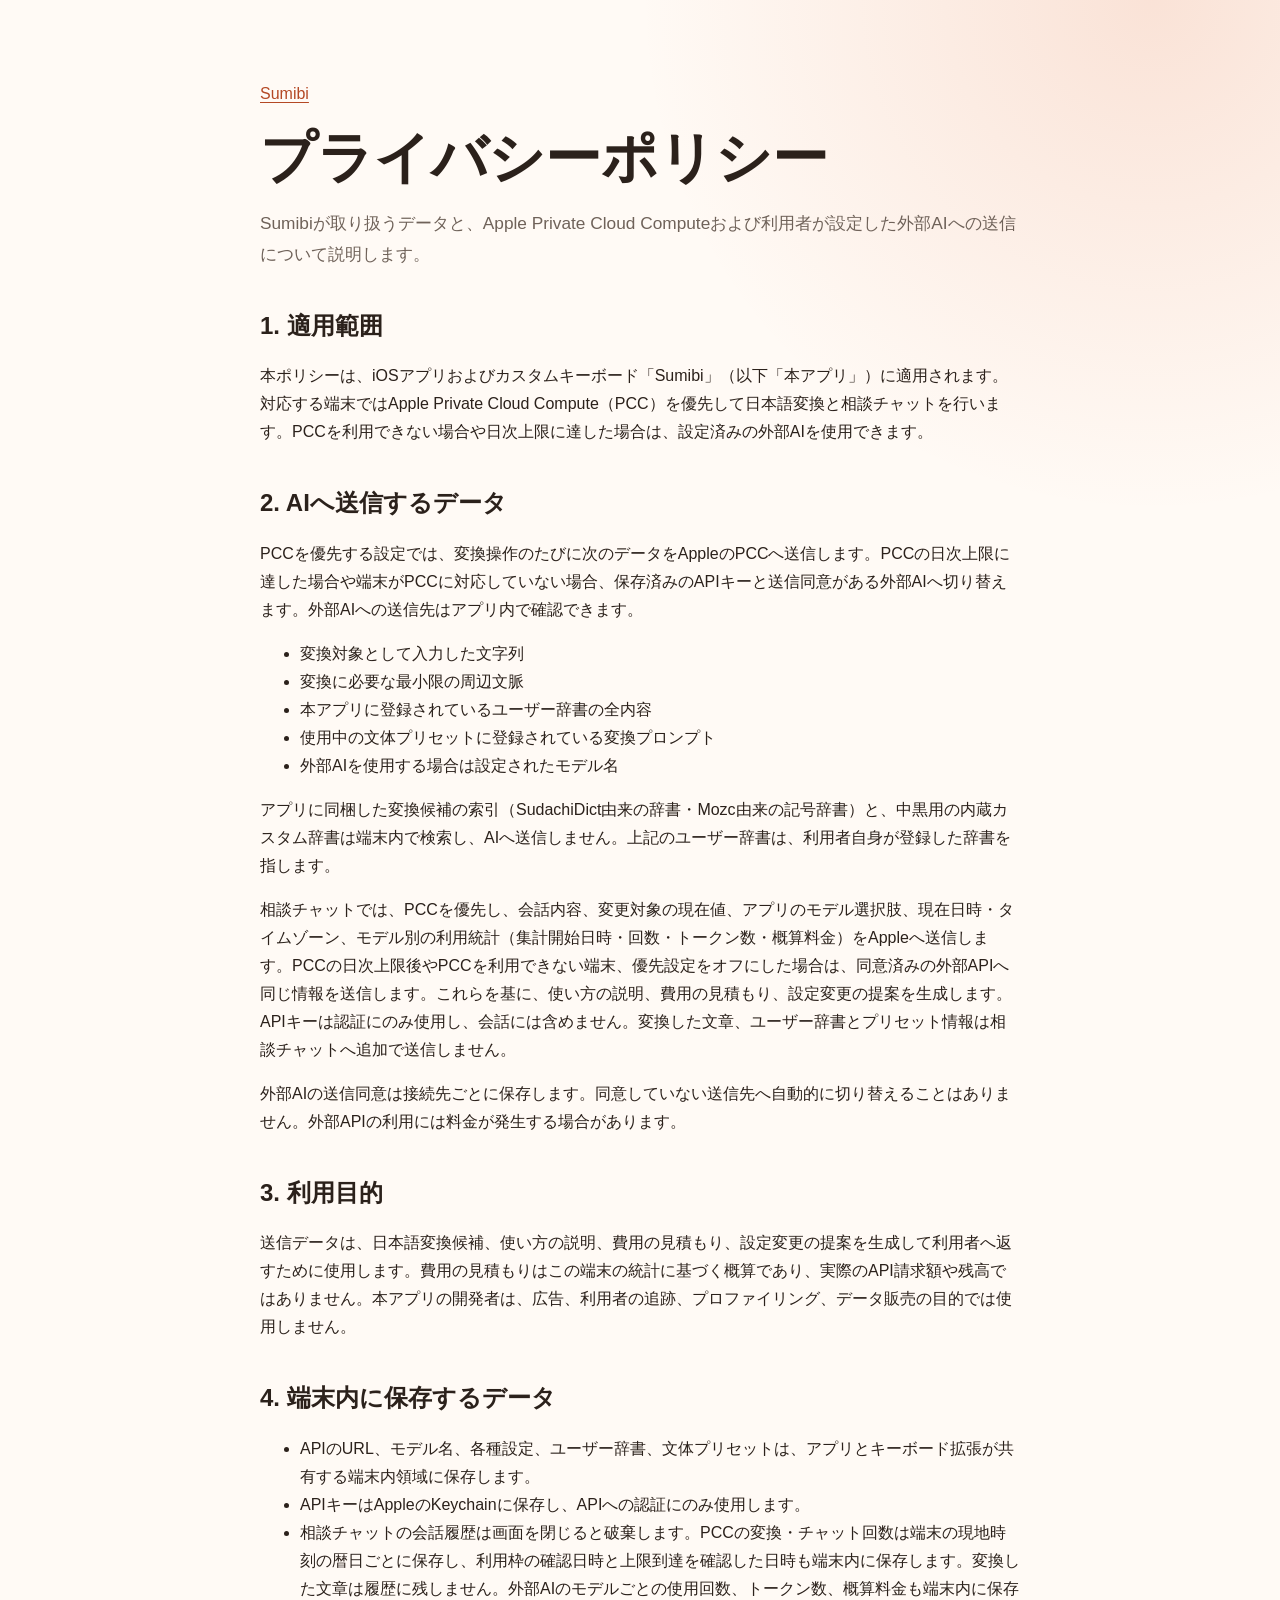
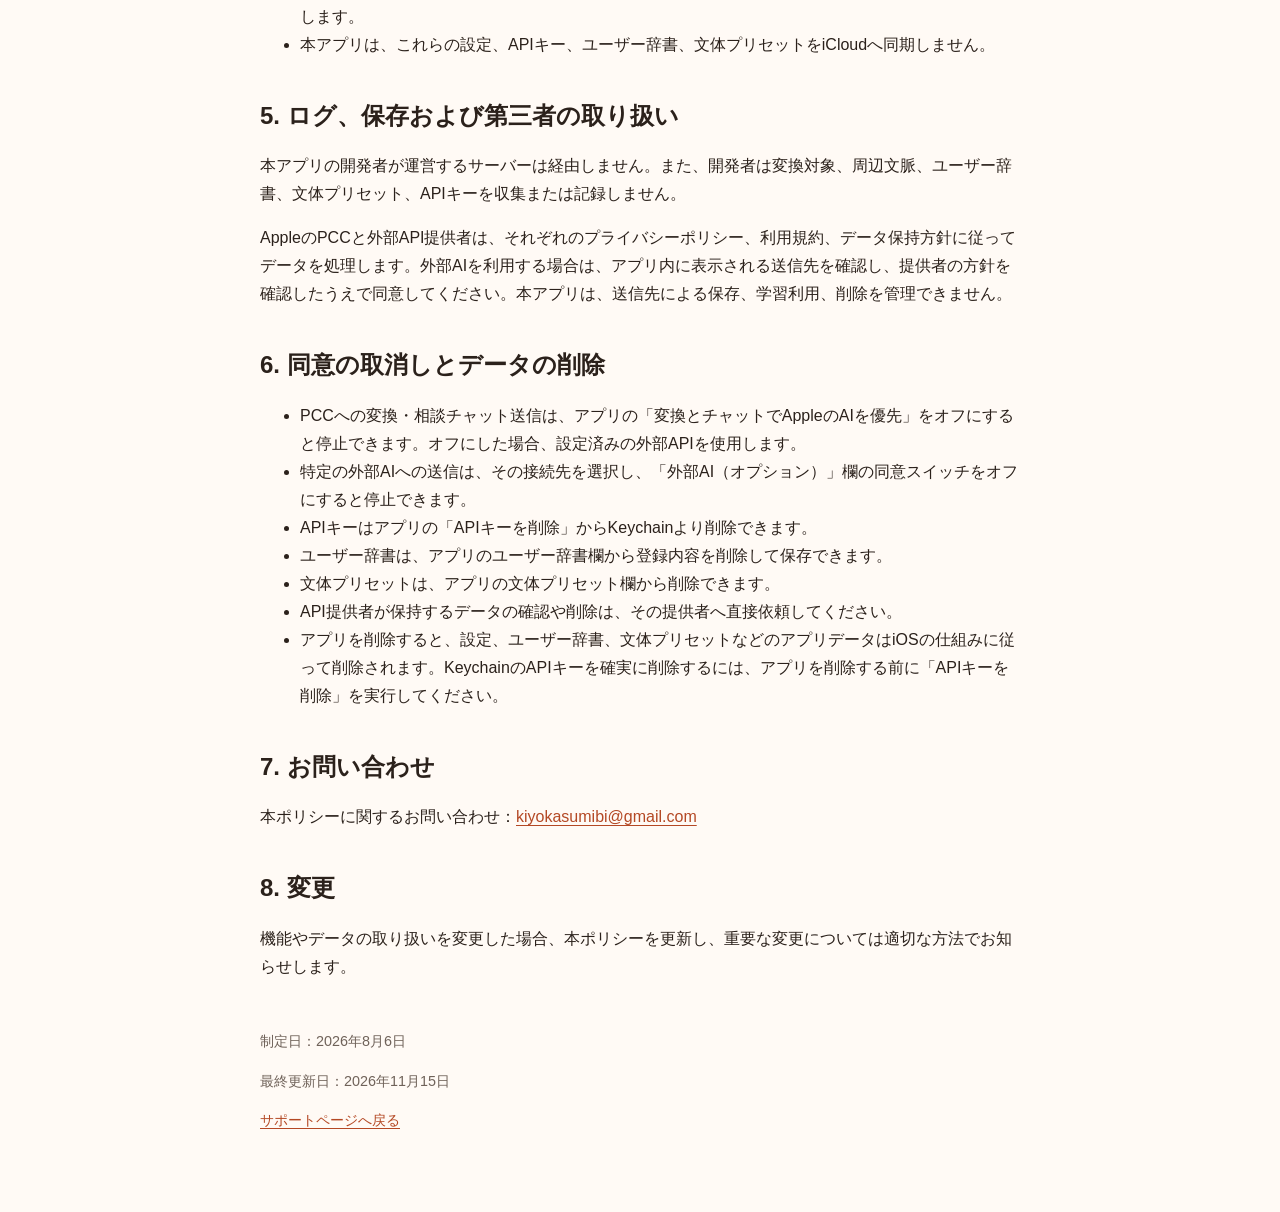
==== commit 8b95ece1: "Prefer Apple AI with quota-aware external fallback (#142)" ====
--- a/docs/privacy.html
+++ b/docs/privacy.html
@@ -12,27 +12,27 @@
   <header>
     <p><a href="index.html">Sumibi</a></p>
     <h1>プライバシーポリシー</h1>
-    <p class="lead">Sumibiが取り扱うデータと、利用者が選択した第三者AIへの送信について説明します。</p>
+    <p class="lead">Sumibiが取り扱うデータと、Apple Private Cloud Computeおよび利用者が設定した外部AIへの送信について説明します。</p>
   </header>
 
   <section>
     <h2>1. 適用範囲</h2>
-    <p>本ポリシーは、iOSアプリおよびカスタムキーボード「Sumibi」（以下「本アプリ」）に適用されます。本アプリは、利用者が設定したOpenAI互換APIを使用して日本語変換を行います。</p>
+    <p>本ポリシーは、iOSアプリおよびカスタムキーボード「Sumibi」（以下「本アプリ」）に適用されます。対応する端末ではApple Private Cloud Compute（PCC）を優先して日本語変換と相談チャットを行います。PCCを利用できない場合や日次上限に達した場合は、設定済みの外部AIを使用できます。</p>
   </section>
 
   <section>
-    <h2>2. 第三者AIへ送信するデータ</h2>
-    <p>利用者がアプリ内で送信先を確認し、明示的に同意した場合に限り、変換操作のたびに次のデータを、表示されたAPIのURLへ送信します。</p>
+    <h2>2. AIへ送信するデータ</h2>
+    <p>PCCを優先する設定では、変換操作のたびに次のデータをAppleのPCCへ送信します。PCCの日次上限に達した場合や端末がPCCに対応していない場合、保存済みのAPIキーと送信同意がある外部AIへ切り替えます。外部AIへの送信先はアプリ内で確認できます。</p>
     <ul>
       <li>変換対象として入力した文字列</li>
       <li>変換に必要な最小限の周辺文脈</li>
       <li>本アプリに登録されているユーザー辞書の全内容</li>
       <li>使用中の文体プリセットに登録されている変換プロンプト</li>
-      <li>設定されたモデル名</li>
+      <li>外部AIを使用する場合は設定されたモデル名</li>
     </ul>
     <p>アプリに同梱した変換候補の索引（SudachiDict由来の辞書・Mozc由来の記号辞書）と、中黒用の内蔵カスタム辞書は端末内で検索し、AIへ送信しません。上記のユーザー辞書は、利用者自身が登録した辞書を指します。</p>
-    <p>相談チャットでは、同意済みの同じAPIへ会話内容、変更対象の現在値、アプリのモデル選択肢、現在日時・タイムゾーン、モデル別の利用統計（集計開始日時・回数・トークン数・概算料金）を送信します。これらを基に、使い方の説明、費用の見積もり、設定変更の提案を生成します。APIキーは認証にのみ使用し、会話には含めません。変換した文章、ユーザー辞書とプリセット情報は相談チャットへ追加で送信しません。</p>
-    <p>既定の送信先はOpenAIのAPIです。利用者がURLを変更した場合は、その利用者が選択したOpenAI互換API提供者が送信先になります。送信先を変更すると同意は解除され、改めて同意するまで送信しません。</p>
+    <p>相談チャットでは、PCCを優先し、会話内容、変更対象の現在値、アプリのモデル選択肢、現在日時・タイムゾーン、モデル別の利用統計（集計開始日時・回数・トークン数・概算料金）をAppleへ送信します。PCCの日次上限後やPCCを利用できない端末、優先設定をオフにした場合は、同意済みの外部APIへ同じ情報を送信します。これらを基に、使い方の説明、費用の見積もり、設定変更の提案を生成します。APIキーは認証にのみ使用し、会話には含めません。変換した文章、ユーザー辞書とプリセット情報は相談チャットへ追加で送信しません。</p>
+    <p>外部AIの送信同意は接続先ごとに保存します。同意していない送信先へ自動的に切り替えることはありません。外部APIの利用には料金が発生する場合があります。</p>
   </section>
 
   <section>
@@ -45,7 +45,7 @@
     <ul>
       <li>APIのURL、モデル名、各種設定、ユーザー辞書、文体プリセットは、アプリとキーボード拡張が共有する端末内領域に保存します。</li>
       <li>APIキーはAppleのKeychainに保存し、APIへの認証にのみ使用します。</li>
-      <li>相談チャットの会話履歴は画面を閉じると破棄します。モデルごとの使用回数、トークン数、概算料金は端末内に保存します。</li>
+      <li>相談チャットの会話履歴は画面を閉じると破棄します。PCCの変換・チャット回数は端末の現地時刻の暦日ごとに保存し、利用枠の確認日時と上限到達を確認した日時も端末内に保存します。変換した文章は履歴に残しません。外部AIのモデルごとの使用回数、トークン数、概算料金も端末内に保存します。</li>
       <li>本アプリは、これらの設定、APIキー、ユーザー辞書、文体プリセットをiCloudへ同期しません。</li>
     </ul>
   </section>
@@ -53,13 +53,14 @@
   <section>
     <h2>5. ログ、保存および第三者の取り扱い</h2>
     <p>本アプリの開発者が運営するサーバーは経由しません。また、開発者は変換対象、周辺文脈、ユーザー辞書、文体プリセット、APIキーを収集または記録しません。</p>
-    <p>一方、送信先のAPI提供者は、その提供者のプライバシーポリシー、利用規約、データ保持方針に従ってデータを処理する場合があります。利用者は、アプリ内に表示される送信先を確認し、利用する提供者の方針を確認したうえで同意してください。本アプリは、利用者が指定した第三者API提供者による保存、学習利用、削除を管理できません。</p>
+    <p>AppleのPCCと外部API提供者は、それぞれのプライバシーポリシー、利用規約、データ保持方針に従ってデータを処理します。外部AIを利用する場合は、アプリ内に表示される送信先を確認し、提供者の方針を確認したうえで同意してください。本アプリは、送信先による保存、学習利用、削除を管理できません。</p>
   </section>
 
   <section>
     <h2>6. 同意の取消しとデータの削除</h2>
     <ul>
-      <li>第三者AIへの送信は、アプリのプライバシー欄にある同意スイッチをオフにすると停止できます。</li>
+      <li>PCCへの変換・相談チャット送信は、アプリの「変換とチャットでAppleのAIを優先」をオフにすると停止できます。オフにした場合、設定済みの外部APIを使用します。</li>
+      <li>特定の外部AIへの送信は、その接続先を選択し、「外部AI（オプション）」欄の同意スイッチをオフにすると停止できます。</li>
       <li>APIキーはアプリの「APIキーを削除」からKeychainより削除できます。</li>
       <li>ユーザー辞書は、アプリのユーザー辞書欄から登録内容を削除して保存できます。</li>
       <li>文体プリセットは、アプリの文体プリセット欄から削除できます。</li>
@@ -80,7 +81,7 @@
 
   <footer>
     <p>制定日：2026年8月6日</p>
-    <p>最終更新日：2026年10月16日</p>
+    <p>最終更新日：2026年11月15日</p>
     <p><a href="support.html">サポートページへ戻る</a></p>
   </footer>
 </main>
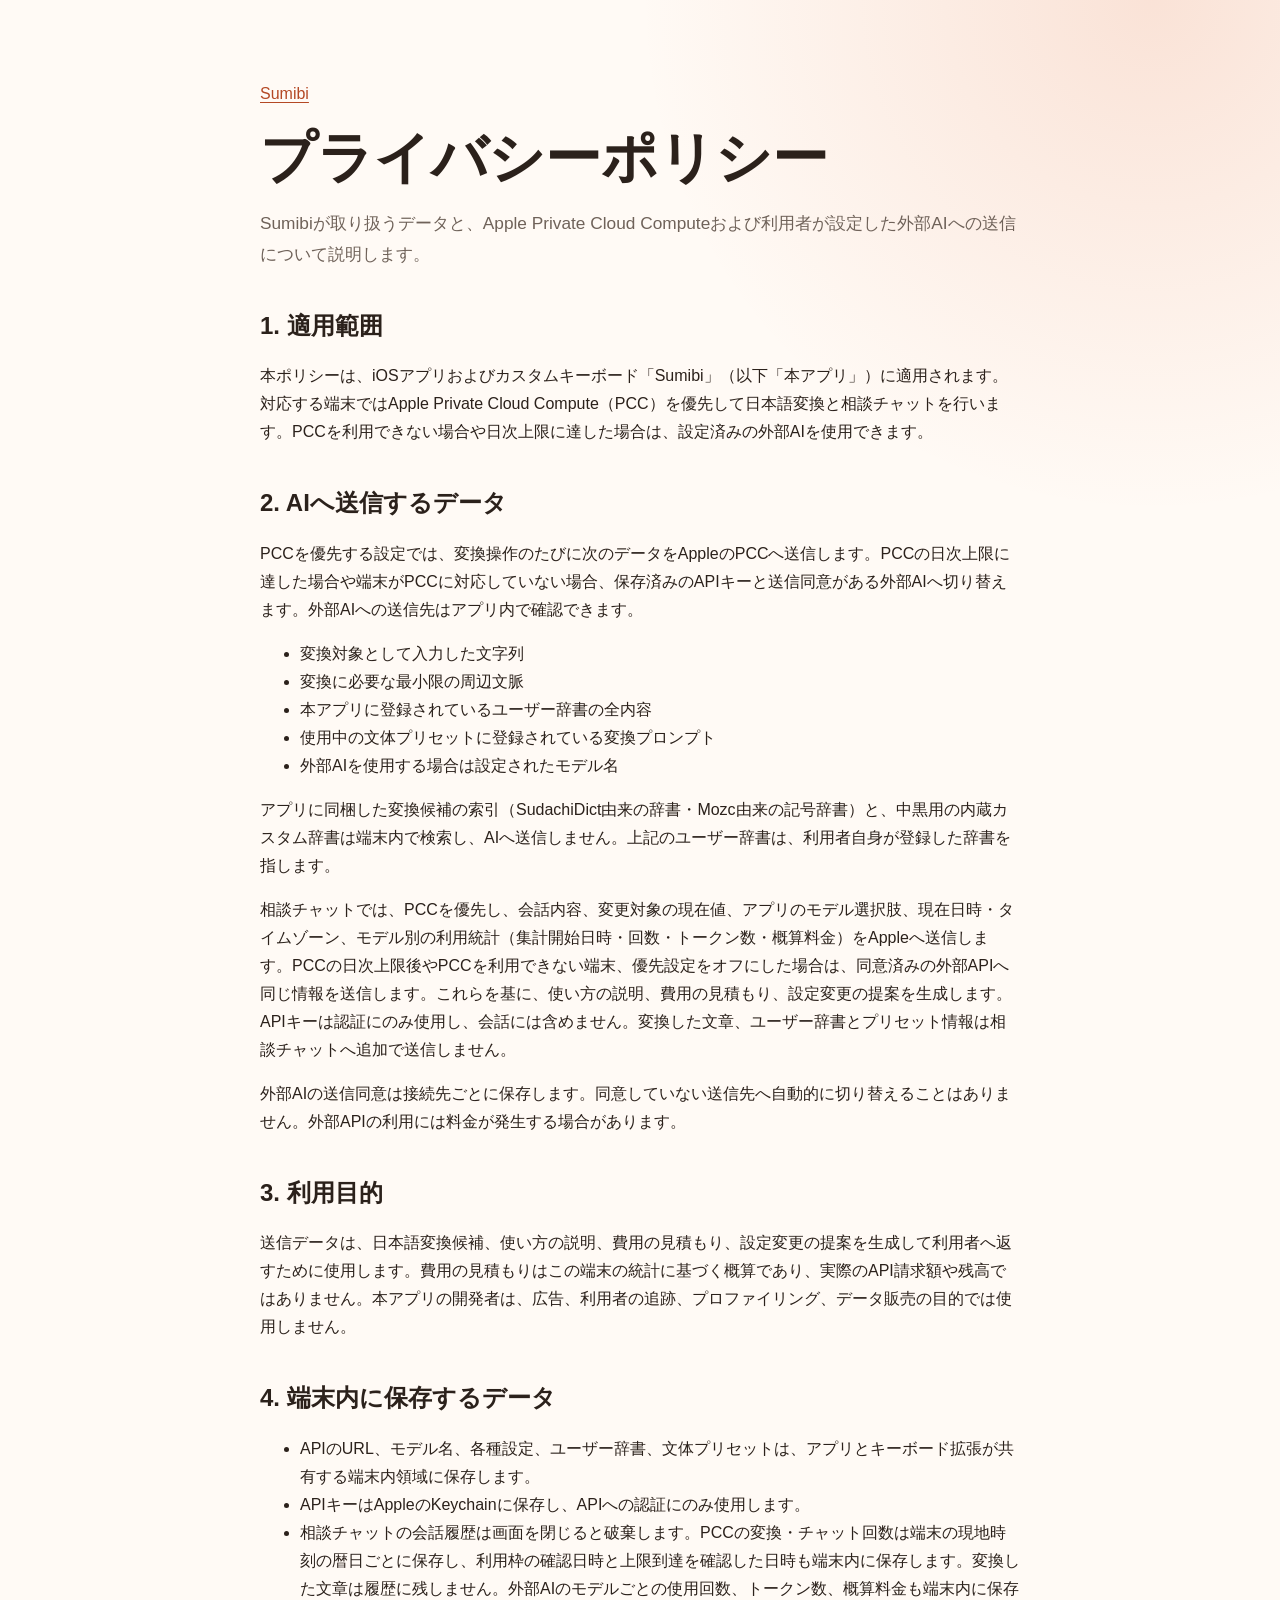
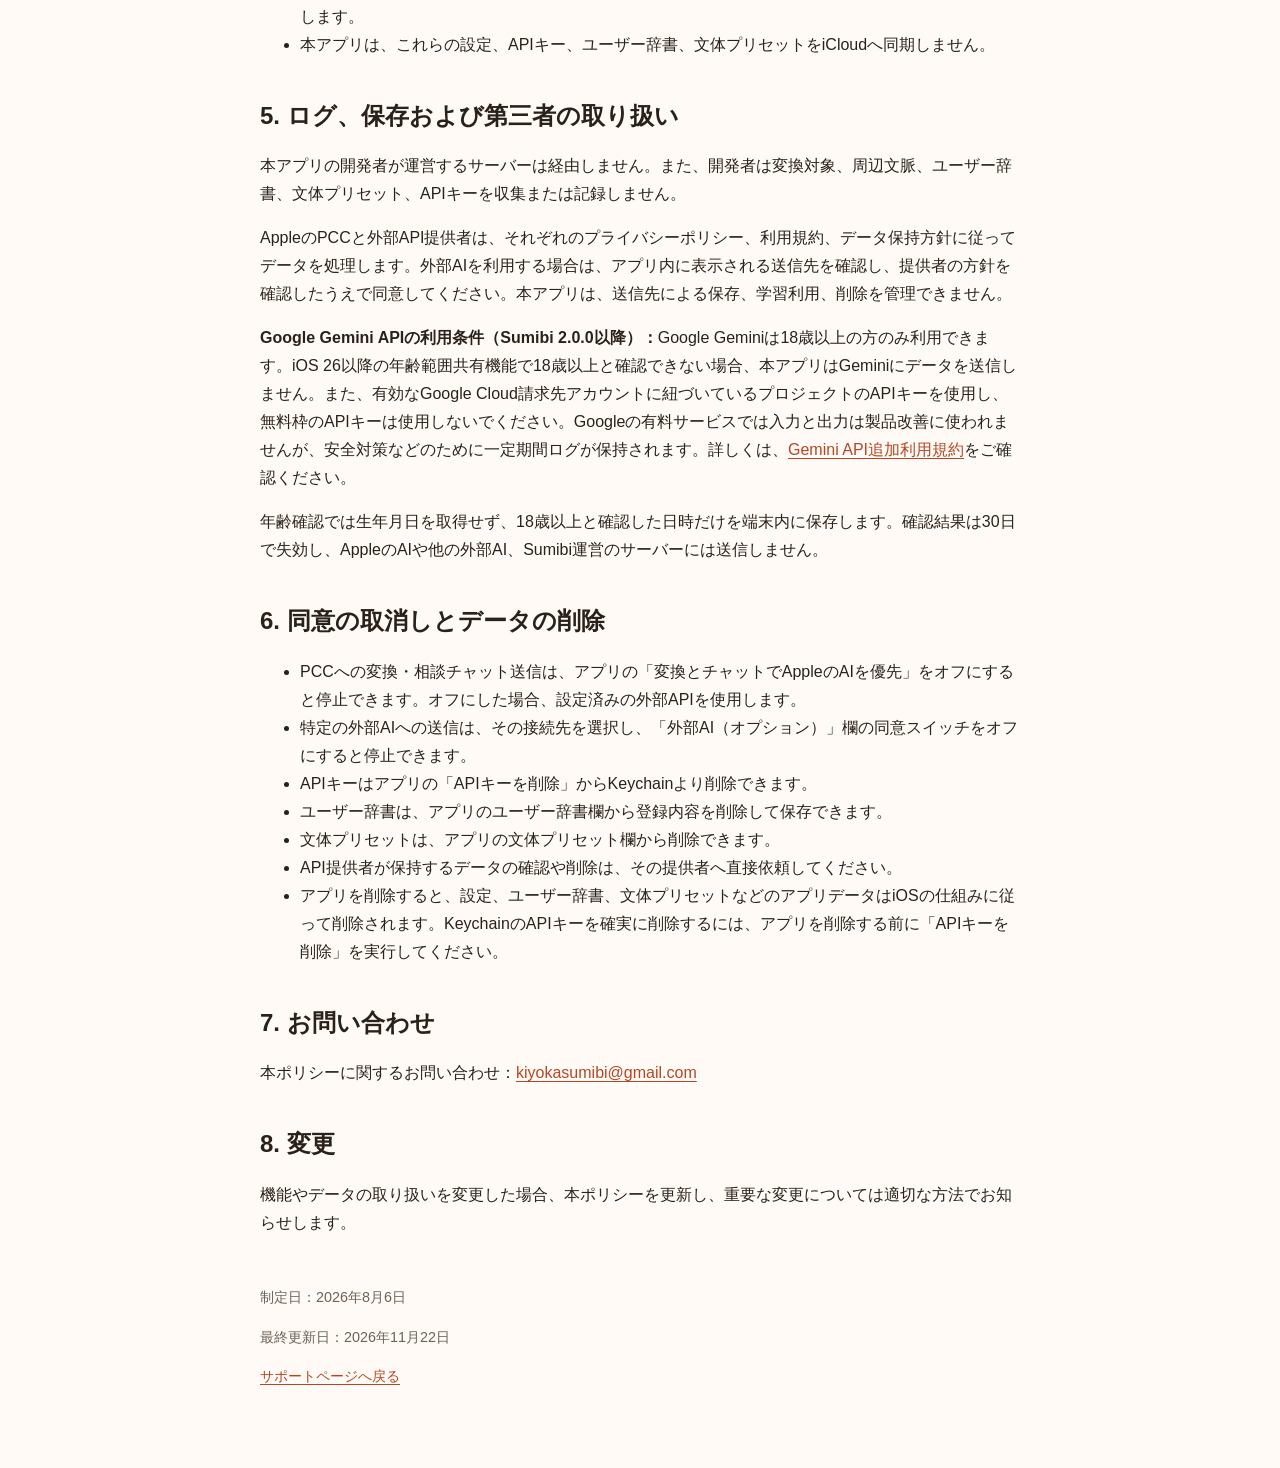
==== commit 5707f754: "Document Gemini age and paid API requirements for 2.0.0" ====
--- a/docs/privacy.html
+++ b/docs/privacy.html
@@ -54,6 +54,8 @@
     <h2>5. ログ、保存および第三者の取り扱い</h2>
     <p>本アプリの開発者が運営するサーバーは経由しません。また、開発者は変換対象、周辺文脈、ユーザー辞書、文体プリセット、APIキーを収集または記録しません。</p>
     <p>AppleのPCCと外部API提供者は、それぞれのプライバシーポリシー、利用規約、データ保持方針に従ってデータを処理します。外部AIを利用する場合は、アプリ内に表示される送信先を確認し、提供者の方針を確認したうえで同意してください。本アプリは、送信先による保存、学習利用、削除を管理できません。</p>
+    <p><strong>Google Gemini APIの利用条件（Sumibi 2.0.0以降）：</strong>Google Geminiは18歳以上の方のみ利用できます。iOS 26以降の年齢範囲共有機能で18歳以上と確認できない場合、本アプリはGeminiにデータを送信しません。また、有効なGoogle Cloud請求先アカウントに紐づいているプロジェクトのAPIキーを使用し、無料枠のAPIキーは使用しないでください。Googleの有料サービスでは入力と出力は製品改善に使われませんが、安全対策などのために一定期間ログが保持されます。詳しくは、<a href="https://ai.google.dev/gemini-api/terms">Gemini API追加利用規約</a>をご確認ください。</p>
+    <p>年齢確認では生年月日を取得せず、18歳以上と確認した日時だけを端末内に保存します。確認結果は30日で失効し、AppleのAIや他の外部AI、Sumibi運営のサーバーには送信しません。</p>
   </section>
 
   <section>
@@ -81,7 +83,7 @@
 
   <footer>
     <p>制定日：2026年8月6日</p>
-    <p>最終更新日：2026年11月15日</p>
+    <p>最終更新日：2026年11月22日</p>
     <p><a href="support.html">サポートページへ戻る</a></p>
   </footer>
 </main>
